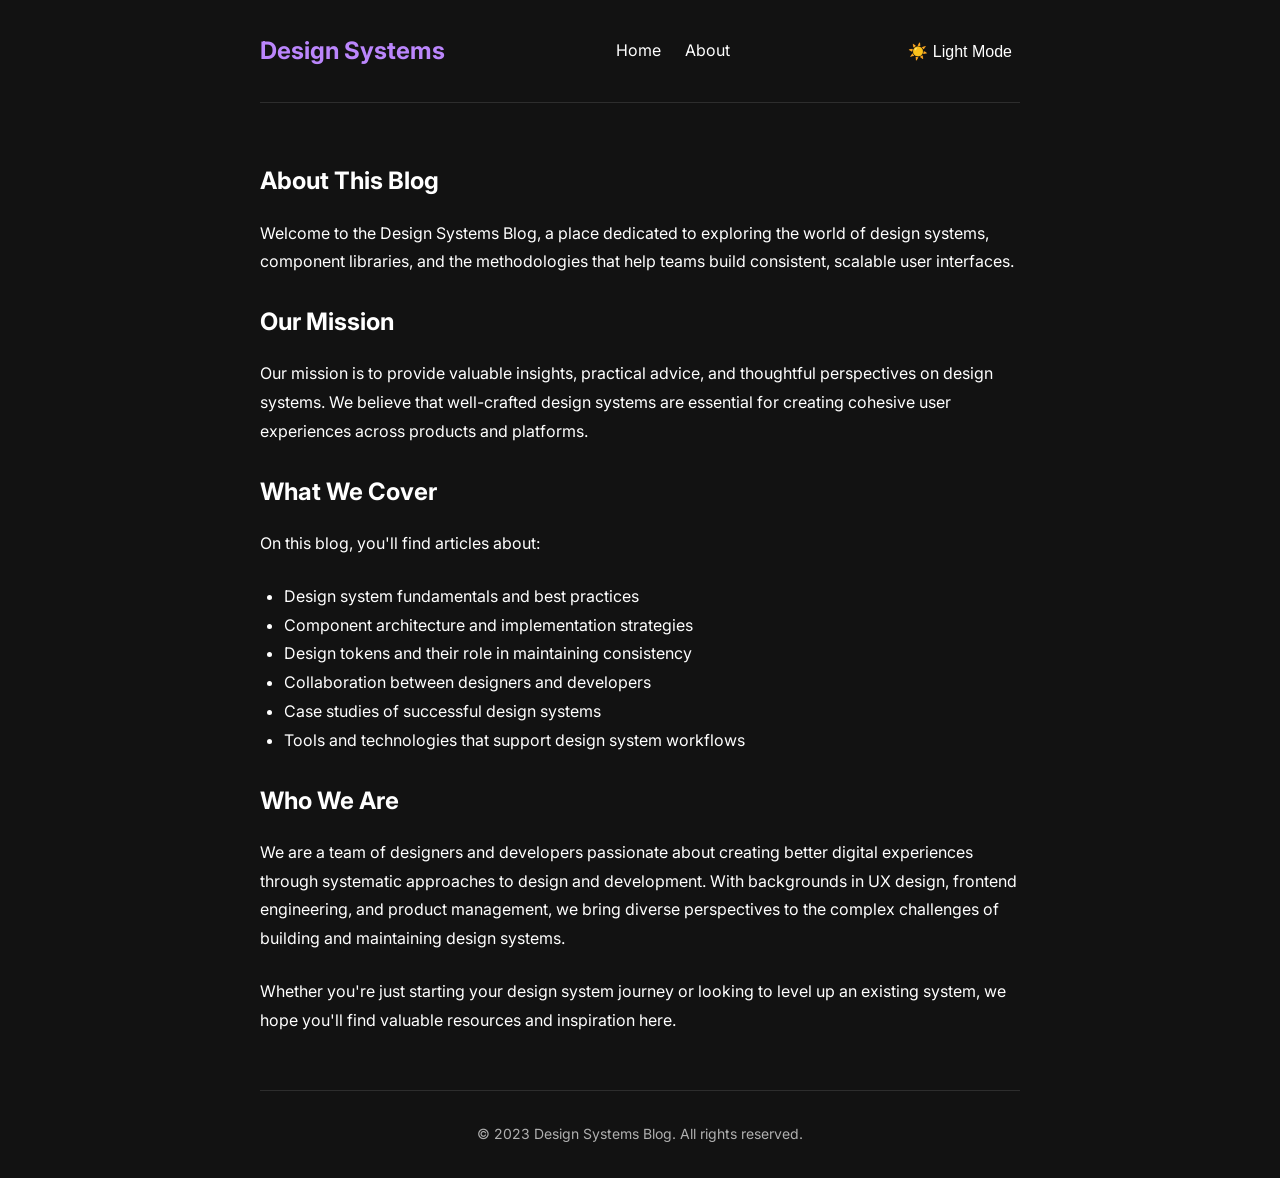
==== about.html @ 24603cd0 "feat: add design systems blog with theme switching functionality" ====
<!DOCTYPE html>
<html lang="en">
<head>
  <meta charset="UTF-8">
  <meta name="viewport" content="width=device-width, initial-scale=1.0">
  <title>About - Design Systems Blog</title>
  <link rel="stylesheet" href="css/styles.css">
  <link rel="preconnect" href="https://fonts.googleapis.com">
  <link rel="preconnect" href="https://fonts.gstatic.com" crossorigin>
  <link href="https://fonts.googleapis.com/css2?family=Inter:wght@400;500;700&display=swap" rel="stylesheet">
</head>
<body>
  <div class="container">
    <header>
      <nav>
        <a href="index.html" class="logo">Design Systems</a>
        <div class="nav-links">
          <a href="index.html">Home</a>
          <a href="about.html">About</a>
        </div>
        <button id="theme-toggle" class="theme-toggle">☀️ Light Mode</button>
      </nav>
    </header>

    <main>
      <article class="post-content">
        <h1>About This Blog</h1>
        
        <p>Welcome to the Design Systems Blog, a place dedicated to exploring the world of design systems, component libraries, and the methodologies that help teams build consistent, scalable user interfaces.</p>
        
        <h2>Our Mission</h2>
        
        <p>Our mission is to provide valuable insights, practical advice, and thoughtful perspectives on design systems. We believe that well-crafted design systems are essential for creating cohesive user experiences across products and platforms.</p>
        
        <h2>What We Cover</h2>
        
        <p>On this blog, you'll find articles about:</p>
        
        <ul>
          <li>Design system fundamentals and best practices</li>
          <li>Component architecture and implementation strategies</li>
          <li>Design tokens and their role in maintaining consistency</li>
          <li>Collaboration between designers and developers</li>
          <li>Case studies of successful design systems</li>
          <li>Tools and technologies that support design system workflows</li>
        </ul>
        
        <h2>Who We Are</h2>
        
        <p>We are a team of designers and developers passionate about creating better digital experiences through systematic approaches to design and development. With backgrounds in UX design, frontend engineering, and product management, we bring diverse perspectives to the complex challenges of building and maintaining design systems.</p>
        
        <p>Whether you're just starting your design system journey or looking to level up an existing system, we hope you'll find valuable resources and inspiration here.</p>
      </article>
    </main>

    <footer>
      <p>&copy; 2023 Design Systems Blog. All rights reserved.</p>
    </footer>
  </div>

  <script src="js/theme.js"></script>
</body>
</html>
---- css/styles.css ----
:root {
  /* Dark theme (default) */
  --background: #121212;
  --surface: #1e1e1e;
  --primary: #bb86fc;
  --secondary: #03dac6;
  --text-primary: #ffffff;
  --text-secondary: #b0b0b0;
  --border: #2d2d2d;
  --font-family: 'Inter', -apple-system, BlinkMacSystemFont, 'Segoe UI', Roboto, Oxygen, Ubuntu, Cantarell, 'Open Sans', 'Helvetica Neue', sans-serif;
}

[data-theme="light"] {
  --background: #ffffff;
  --surface: #f5f5f5;
  --primary: #6200ee;
  --secondary: #018786;
  --text-primary: #121212;
  --text-secondary: #555555;
  --border: #e0e0e0;
}

* {
  margin: 0;
  padding: 0;
  box-sizing: border-box;
}

body {
  font-family: var(--font-family);
  background-color: var(--background);
  color: var(--text-primary);
  line-height: 1.6;
  transition: background-color 0.3s, color 0.3s;
}

.container {
  max-width: 800px;
  margin: 0 auto;
  padding: 0 20px;
}

header {
  padding: 2rem 0;
  border-bottom: 1px solid var(--border);
}

nav {
  display: flex;
  justify-content: space-between;
  align-items: center;
}

.logo {
  font-size: 1.5rem;
  font-weight: 700;
  color: var(--primary);
  text-decoration: none;
}

.nav-links {
  display: flex;
  gap: 1.5rem;
}

.nav-links a {
  color: var(--text-primary);
  text-decoration: none;
  transition: color 0.2s;
}

.nav-links a:hover {
  color: var(--primary);
}

.theme-toggle {
  background: none;
  border: none;
  color: var(--text-primary);
  cursor: pointer;
  font-size: 1rem;
  padding: 0.5rem;
}

main {
  padding: 2rem 0;
}

.post-list {
  display: grid;
  gap: 2rem;
}

.post-card {
  background-color: var(--surface);
  border-radius: 8px;
  padding: 1.5rem;
  box-shadow: 0 4px 6px rgba(0, 0, 0, 0.1);
  transition: transform 0.2s;
}

.post-card:hover {
  transform: translateY(-5px);
}

.post-title {
  font-size: 1.5rem;
  margin-bottom: 0.5rem;
}

.post-title a {
  color: var(--text-primary);
  text-decoration: none;
}

.post-title a:hover {
  color: var(--primary);
}

.post-meta {
  color: var(--text-secondary);
  font-size: 0.875rem;
  margin-bottom: 1rem;
}

.post-excerpt {
  margin-bottom: 1rem;
}

.read-more {
  color: var(--primary);
  text-decoration: none;
  font-weight: 500;
}

.post-content {
  line-height: 1.8;
}

.post-content h1, 
.post-content h2, 
.post-content h3 {
  margin: 1.5rem 0 1rem;
}

.post-content p {
  margin-bottom: 1.5rem;
}

.post-content ul, 
.post-content ol {
  margin-bottom: 1.5rem;
  padding-left: 1.5rem;
}

.post-content img {
  max-width: 100%;
  border-radius: 8px;
  margin: 1.5rem 0;
}

.post-content blockquote {
  border-left: 4px solid var(--primary);
  padding-left: 1rem;
  margin: 1.5rem 0;
  color: var(--text-secondary);
}

.post-content code {
  background-color: rgba(255, 255, 255, 0.1);
  padding: 0.2rem 0.4rem;
  border-radius: 4px;
  font-family: monospace;
}

.post-content pre {
  background-color: rgba(255, 255, 255, 0.1);
  padding: 1rem;
  border-radius: 8px;
  overflow-x: auto;
  margin: 1.5rem 0;
}

.post-content pre code {
  background-color: transparent;
  padding: 0;
}

footer {
  text-align: center;
  padding: 2rem 0;
  border-top: 1px solid var(--border);
  color: var(--text-secondary);
  font-size: 0.875rem;
}

/* Responsive styles */
@media (max-width: 768px) {
  .post-card {
    padding: 1rem;
  }
  
  .post-title {
    font-size: 1.25rem;
  }
}
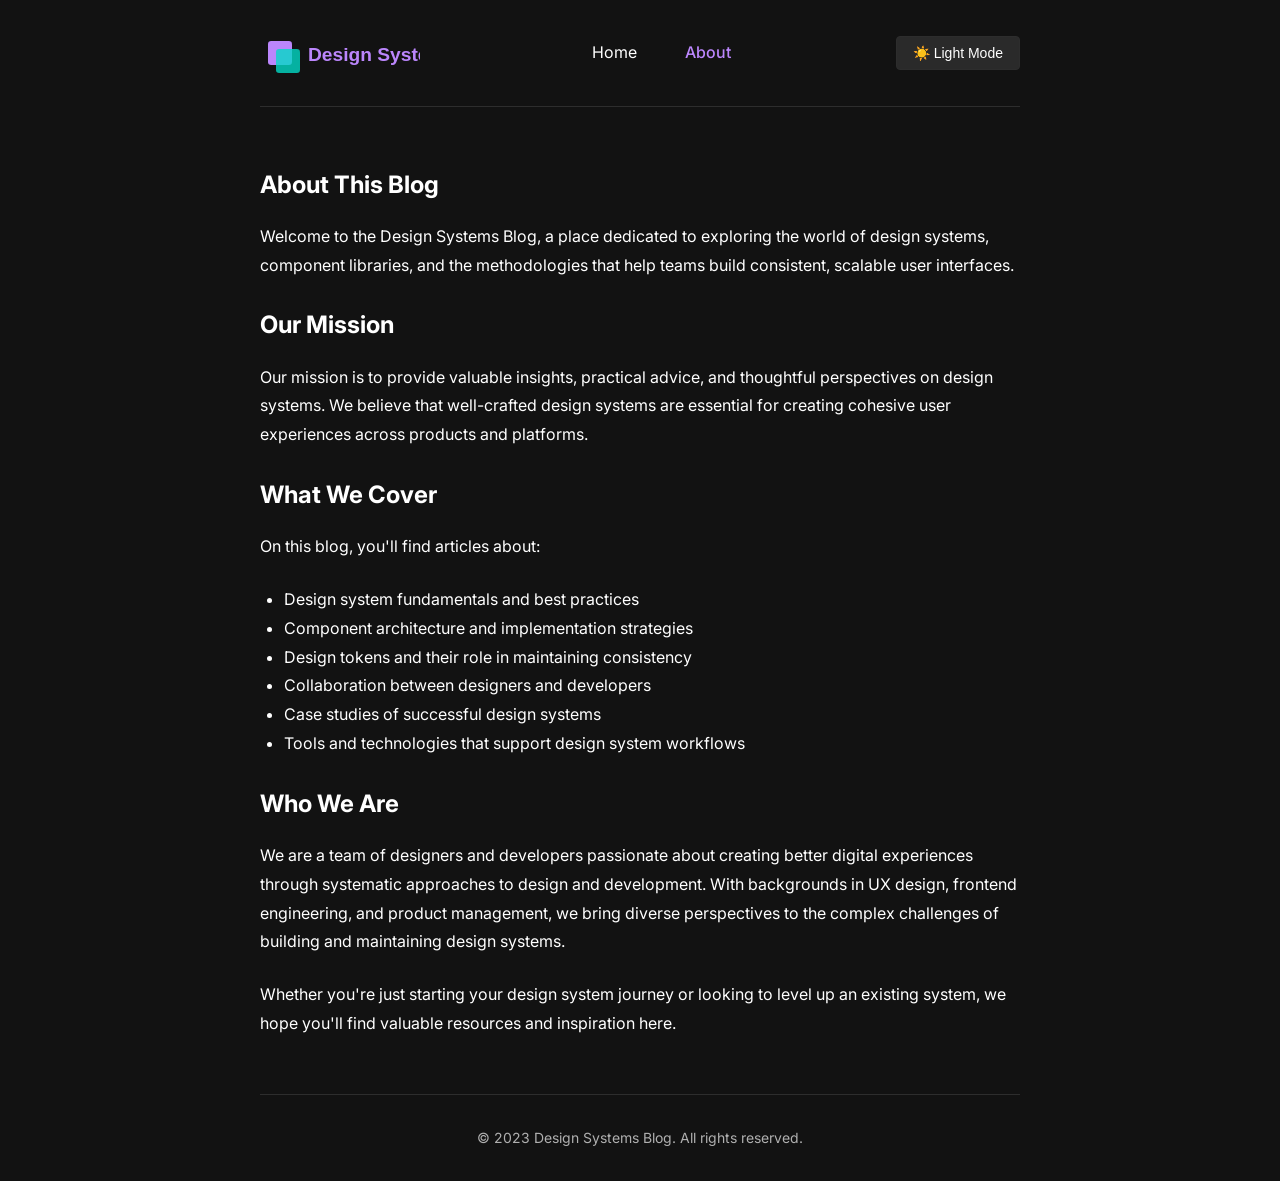
==== commit 65b2d107: "Website Design Improvements" ====
--- a/about.html
+++ b/about.html
@@ -13,10 +13,12 @@
   <div class="container">
     <header>
       <nav>
-        <a href="index.html" class="logo">Design Systems</a>
+        <a href="index.html" class="logo">
+          <img src="images/logo.svg" alt="Design Systems Logo">
+        </a>
         <div class="nav-links">
           <a href="index.html">Home</a>
-          <a href="about.html">About</a>
+          <a href="about.html" class="active">About</a>
         </div>
         <button id="theme-toggle" class="theme-toggle">☀️ Light Mode</button>
       </nav>
--- a/css/styles.css
+++ b/css/styles.css
@@ -52,34 +52,55 @@
 }
 
 .logo {
+  display: flex;
+  align-items: center;
   font-size: 1.5rem;
   font-weight: 700;
   color: var(--primary);
   text-decoration: none;
 }
 
+.logo img, .logo svg {
+  height: 40px;
+  margin-right: 0.5rem;
+}
+
 .nav-links {
   display: flex;
-  gap: 1.5rem;
+  gap: 1rem;
 }
 
 .nav-links a {
   color: var(--text-primary);
   text-decoration: none;
-  transition: color 0.2s;
+  transition: all 0.2s;
+  padding: 0.5rem 1rem;
+  border-radius: 4px;
 }
 
 .nav-links a:hover {
   color: var(--primary);
+  background-color: rgba(187, 134, 252, 0.1);
+}
+
+.nav-links a.active {
+  color: var(--primary);
+  font-weight: 500;
 }
 
 .theme-toggle {
-  background: none;
-  border: none;
+  background: rgba(255, 255, 255, 0.1);
+  border: 1px solid var(--border);
   color: var(--text-primary);
   cursor: pointer;
-  font-size: 1rem;
-  padding: 0.5rem;
+  font-size: 0.875rem;
+  padding: 0.5rem 1rem;
+  border-radius: 4px;
+  transition: all 0.2s;
+}
+
+.theme-toggle:hover {
+  background: rgba(255, 255, 255, 0.15);
 }
 
 main {
@@ -194,13 +215,112 @@
   font-size: 0.875rem;
 }
 
-/* Responsive styles */
+.article-navigation {
+  display: flex;
+  justify-content: space-between;
+  margin-top: 3rem;
+  padding-top: 1.5rem;
+  border-top: 1px solid var(--border);
+}
+
+.article-navigation a {
+  display: flex;
+  align-items: center;
+  color: var(--primary);
+  text-decoration: none;
+  padding: 0.75rem 1rem;
+  border-radius: 4px;
+  background-color: var(--surface);
+  transition: all 0.2s;
+  max-width: 45%;
+}
+
+.article-navigation a:hover {
+  background-color: rgba(187, 134, 252, 0.1);
+}
+
+.article-navigation .prev-article::before {
+  content: "←";
+  margin-right: 0.5rem;
+}
+
+.article-navigation .next-article::after {
+  content: "→";
+  margin-left: 0.5rem;
+}
+
+.article-navigation .nav-title {
+  white-space: nowrap;
+  overflow: hidden;
+  text-overflow: ellipsis;
+}
+
+.article-container {
+  display: grid;
+  grid-template-columns: 1fr 250px;
+  gap: 2rem;
+}
+
+.side-nav {
+  background-color: var(--surface);
+  border-radius: 8px;
+  padding: 1.5rem;
+  position: sticky;
+  top: 2rem;
+  height: fit-content;
+}
+
+.side-nav h3 {
+  margin-bottom: 1rem;
+  font-size: 1.25rem;
+  color: var(--primary);
+}
+
+.side-nav ul {
+  list-style: none;
+  padding: 0;
+}
+
+.side-nav li {
+  margin-bottom: 0.75rem;
+}
+
+.side-nav a {
+  color: var(--text-primary);
+  text-decoration: none;
+  display: block;
+  padding: 0.5rem;
+  border-radius: 4px;
+  transition: all 0.2s;
+}
+
+.side-nav a:hover {
+  background-color: rgba(187, 134, 252, 0.1);
+  color: var(--primary);
+}
+
+.side-nav a.active {
+  background-color: rgba(187, 134, 252, 0.15);
+  color: var(--primary);
+  font-weight: 500;
+}
+
 @media (max-width: 768px) {
-  .post-card {
-    padding: 1rem;
+  .article-container {
+    grid-template-columns: 1fr;
   }
   
-  .post-title {
-    font-size: 1.25rem;
+  .side-nav {
+    position: static;
+    margin-bottom: 2rem;
+  }
+  
+  .article-navigation {
+    flex-direction: column;
+    gap: 1rem;
+  }
+  
+  .article-navigation a {
+    max-width: 100%;
   }
 }
